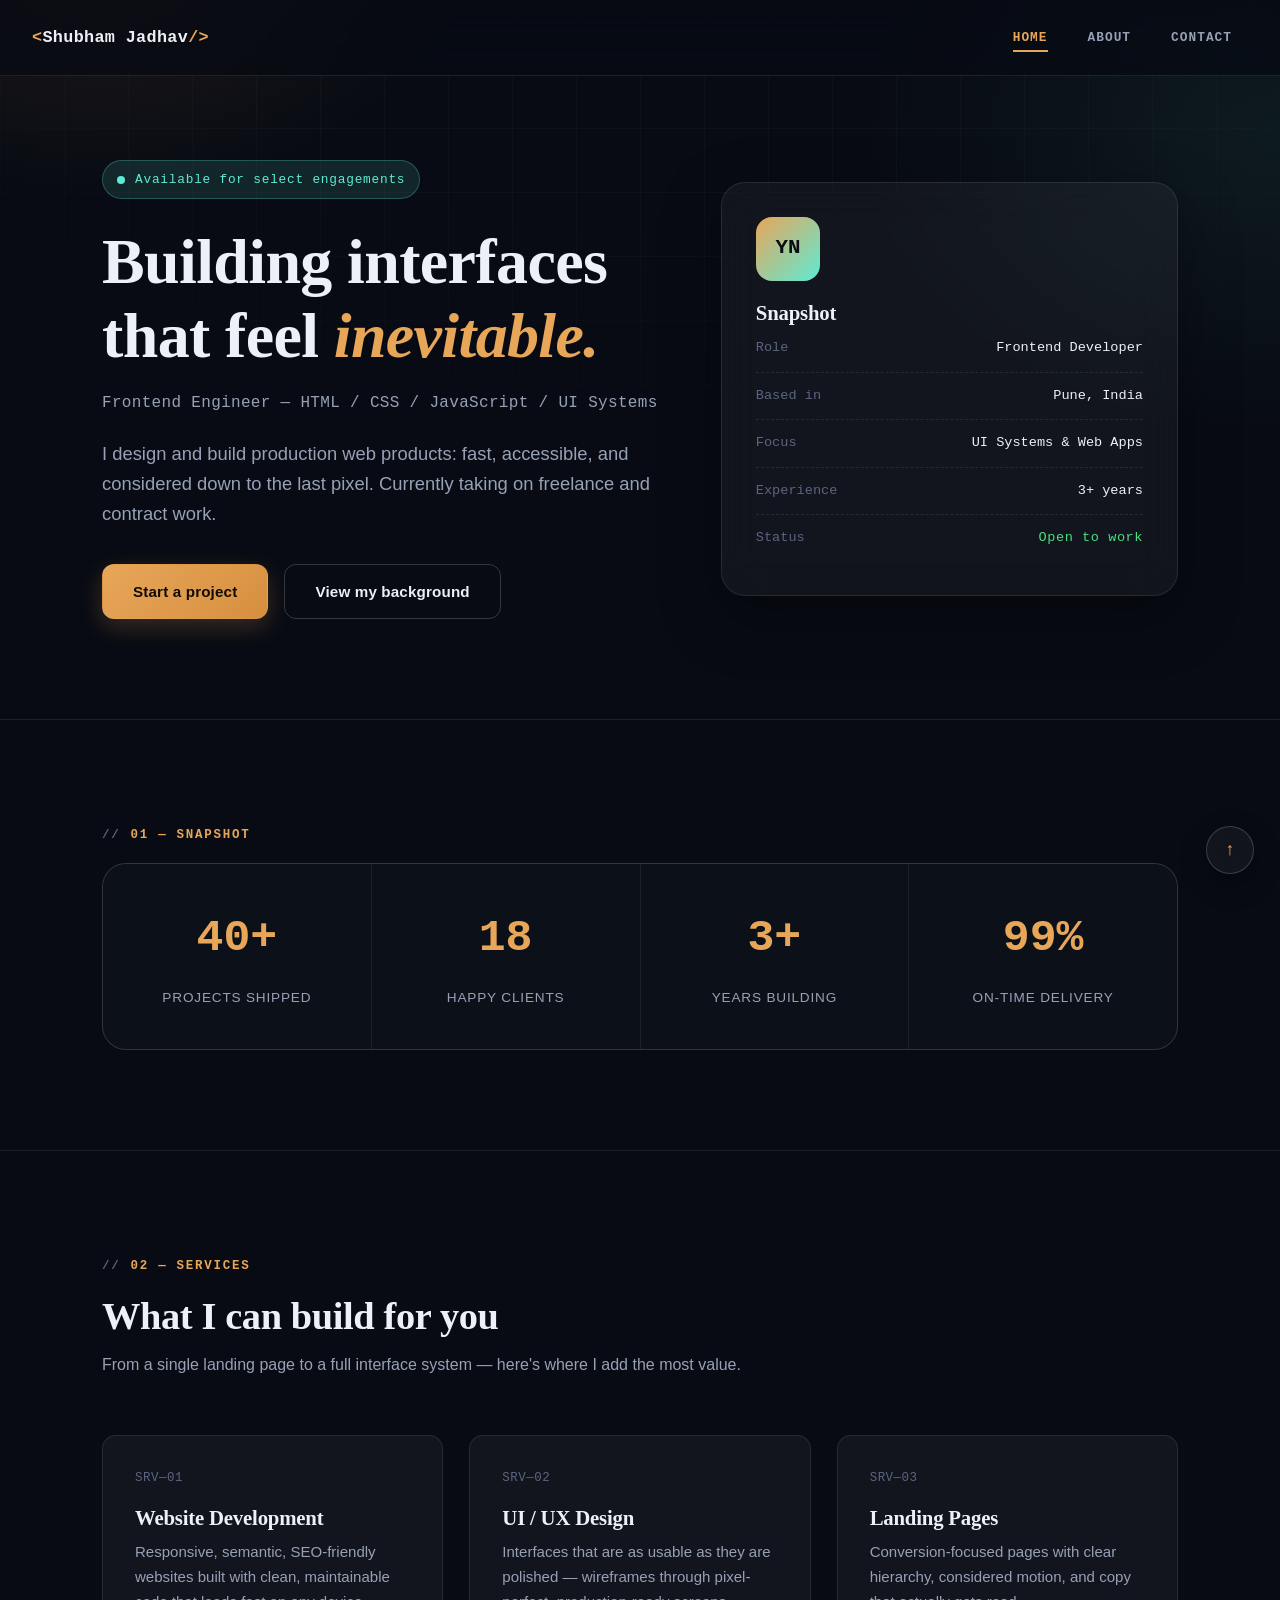
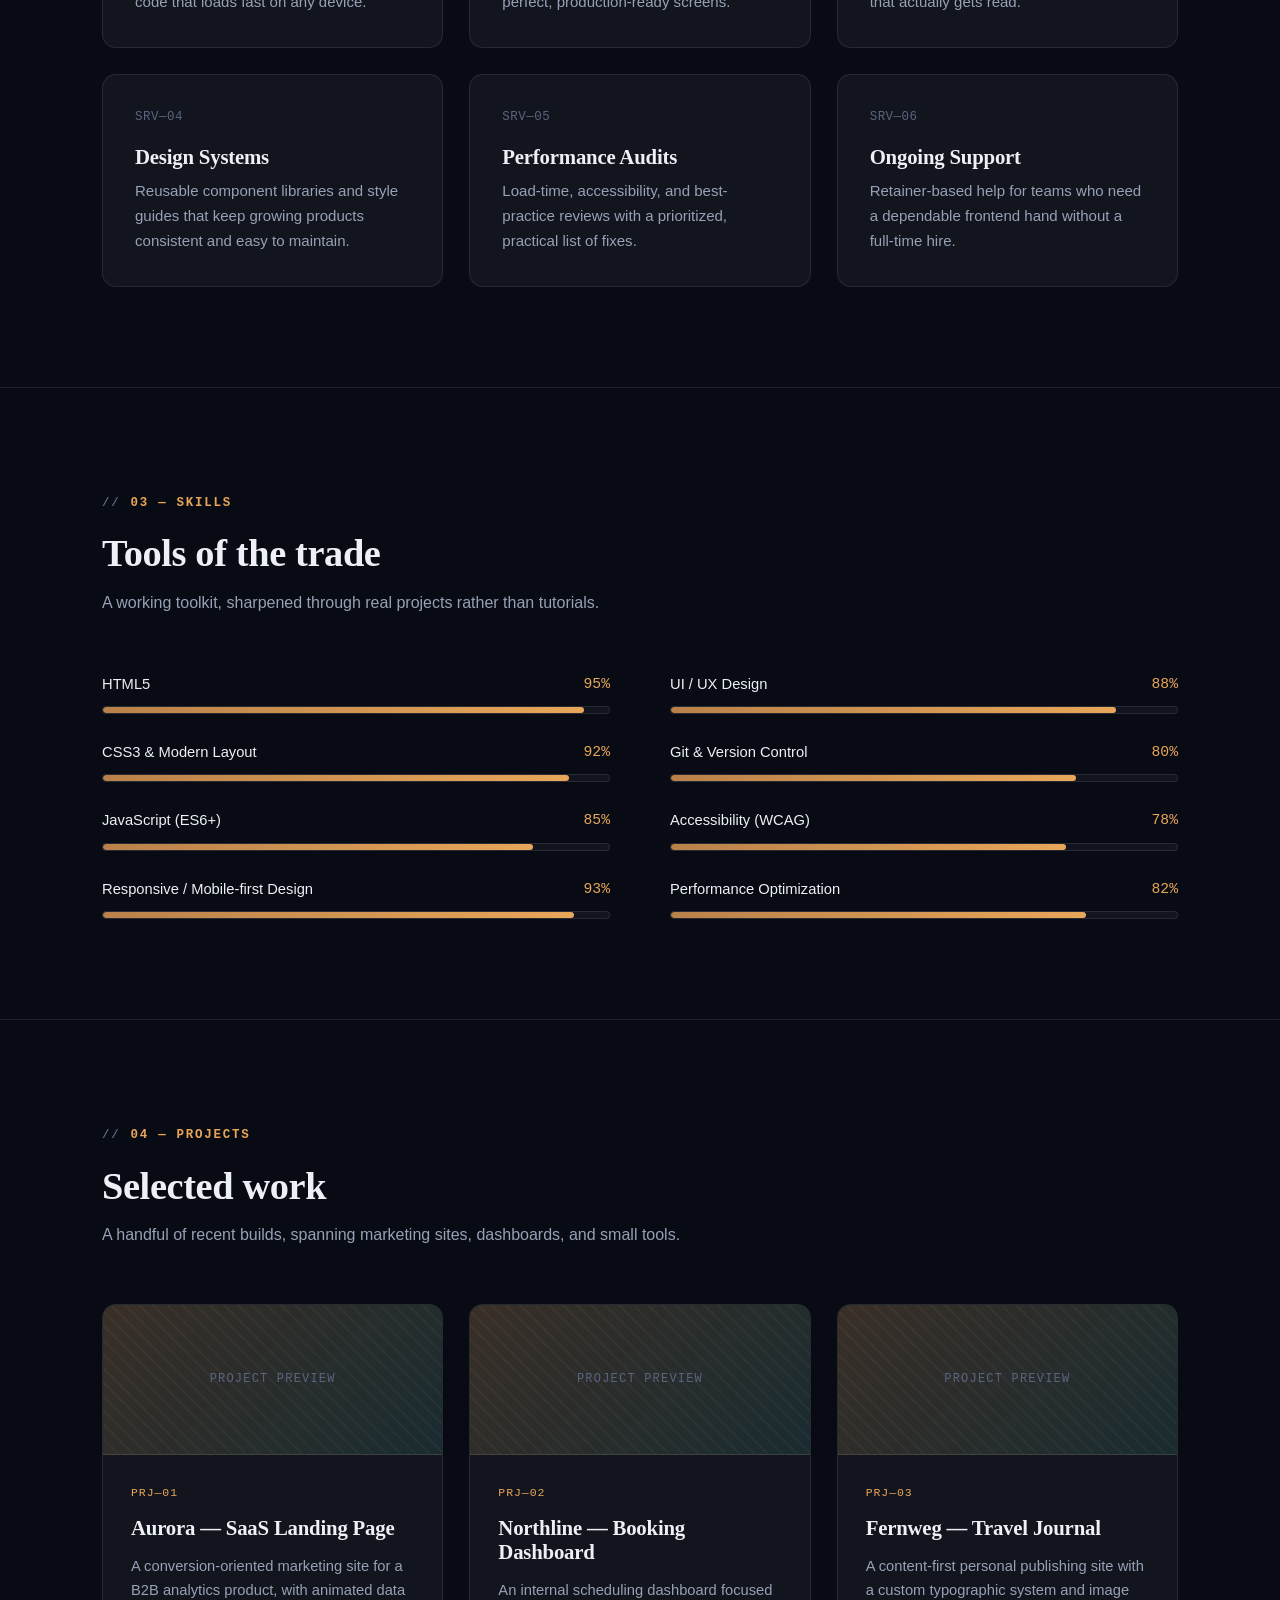
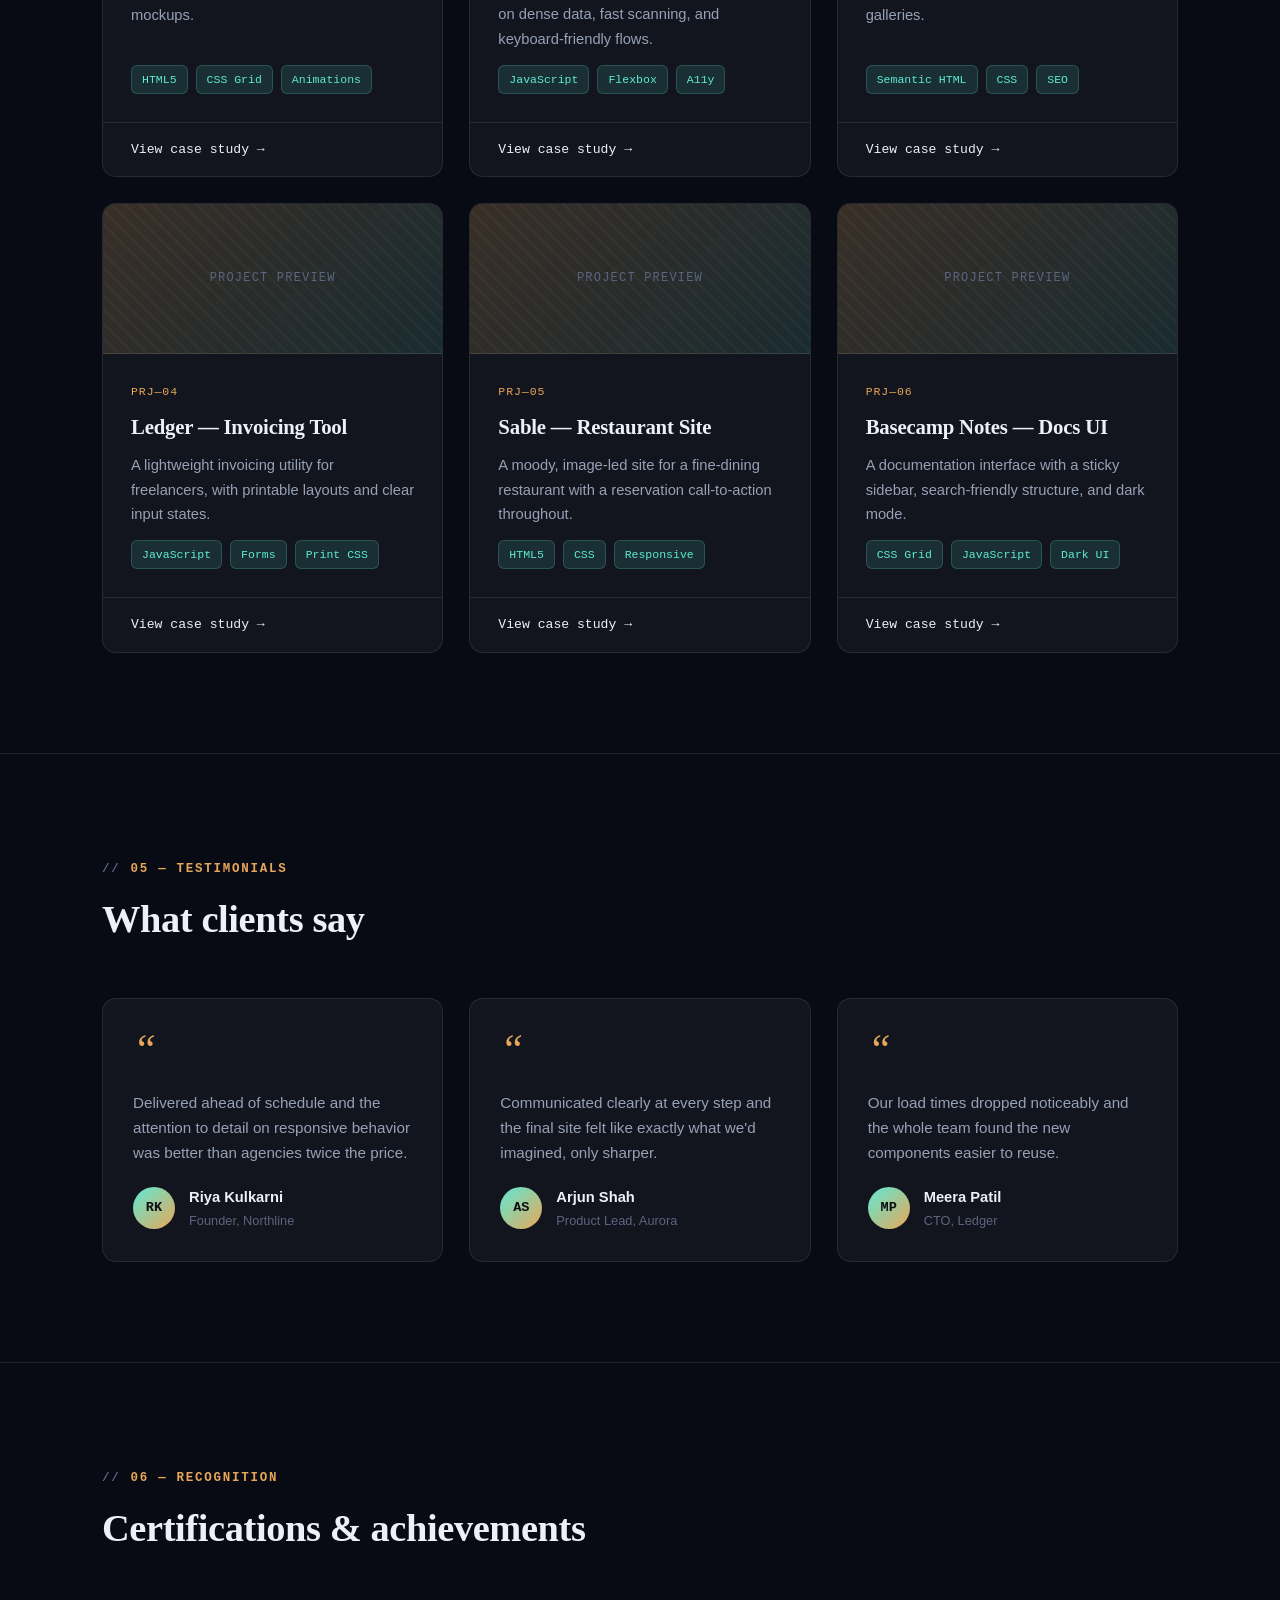
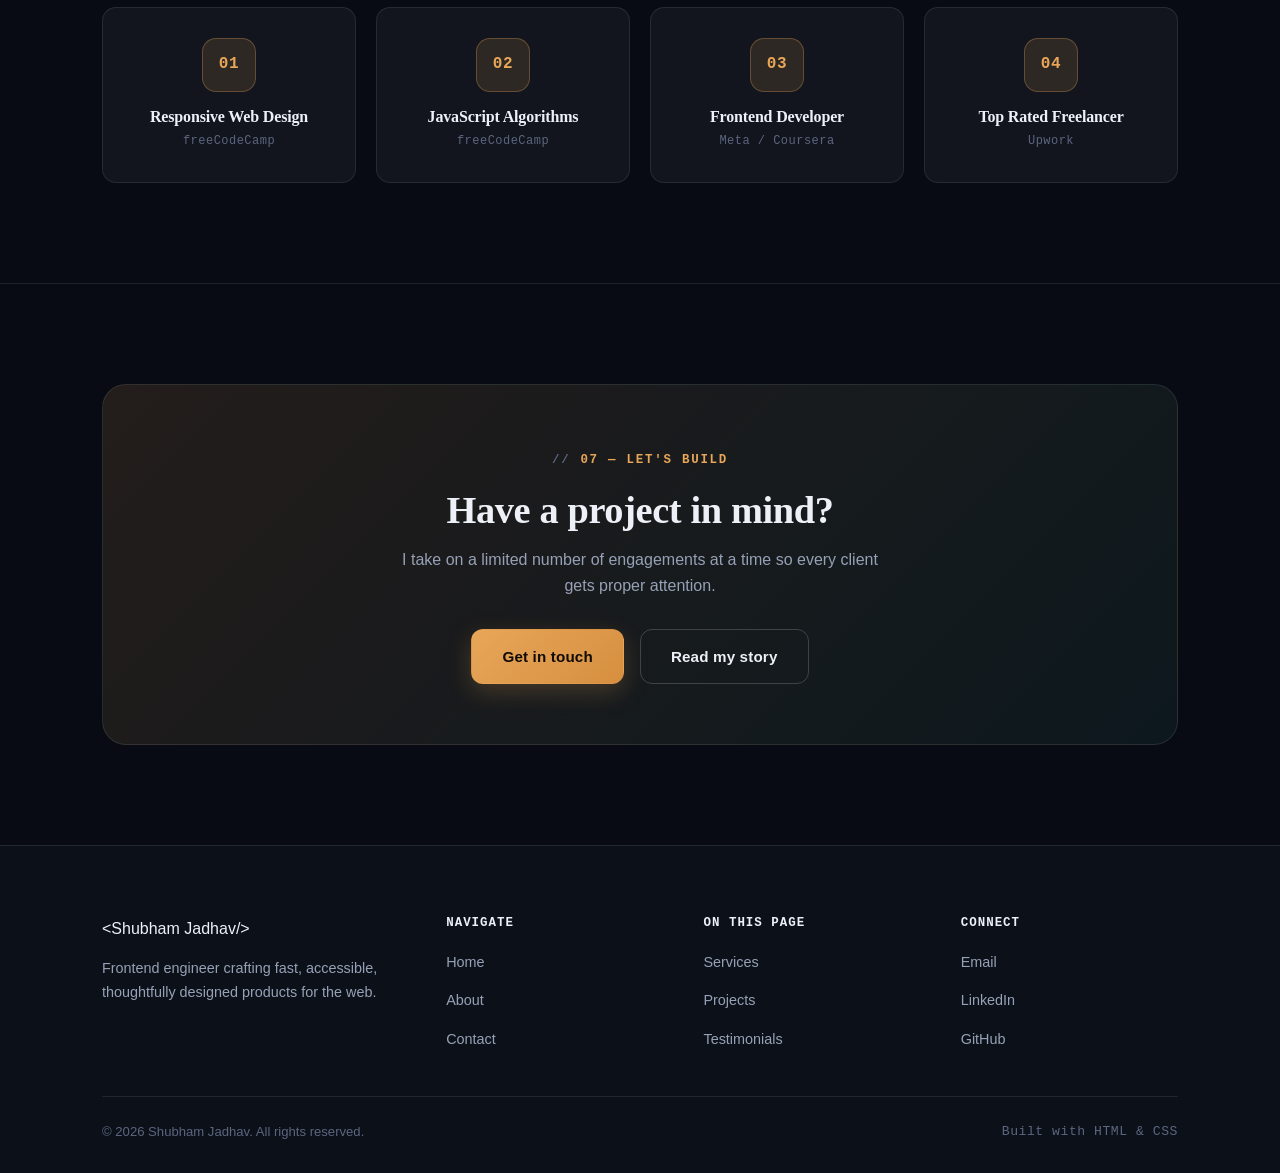
==== index.html @ e45fccfd "Initial Portfolio setup" ====
<!DOCTYPE html>
<html lang="en">
<head>
<meta charset="UTF-8">
<meta name="viewport" content="width=device-width, initial-scale=1.0">
<title>Shubham Jadhav — Frontend &amp; Product Engineer</title>
<meta name="description" content="Portfolio of Shubham Jadhav, a frontend engineer building fast, accessible, thoughtfully designed products for the web.">
<meta name="author" content="Shubham Jadhav">
<meta property="og:title" content="Shubham Jadhav — Frontend & Product Engineer">
<meta property="og:description" content="Frontend engineer building fast, accessible, thoughtfully designed products for the web.">
<meta property="og:type" content="website">
<link rel="stylesheet" href="style.css">
</head>
<body id="top">

<a href="#main" class="skip-link">Skip to content</a>

<!-- ===== Navigation ===== -->
<nav class="navbar" aria-label="Primary">
  <a href="index.html" class="logo"><span class="bracket">&lt;</span>Shubham Jadhav<span class="bracket">/&gt;</span></a>
  <ul>
    <li><a href="index.html" class="active" aria-current="page">Home</a></li>
    <li><a href="about.html">About</a></li>
    <li><a href="contact.html">Contact</a></li>
  </ul>
</nav>

<main id="main">

  <!-- ===== Hero ===== -->
  <section class="hero">
    <div class="wrap hero-grid">
      <div>
        <span class="status-line"><span class="dot" aria-hidden="true"></span>Available for select engagements</span>
        <h1>Building interfaces that feel <span class="accent">inevitable.</span></h1>
        <p class="hero-role mono">Frontend Engineer — HTML / CSS / JavaScript / UI Systems</p>
        <p class="text-lead">I design and build production web products: fast, accessible, and considered down to the last pixel. Currently taking on freelance and contract work.</p>
        <div class="hero-actions btn-row">
          <a href="contact.html" class="btn btn-primary">Start a project</a>
          <a href="about.html" class="btn btn-outline">View my background</a>
        </div>
      </div>

      <div class="hero-panel">
        <div class="hero-avatar">YN</div>
        <h3>Snapshot</h3>
        <div class="panel-row"><span>Role</span><span>Frontend Developer</span></div>
        <div class="panel-row"><span>Based in</span><span>Pune, India</span></div>
        <div class="panel-row"><span>Focus</span><span>UI Systems &amp; Web Apps</span></div>
        <div class="panel-row"><span>Experience</span><span>3+ years</span></div>
        <div class="panel-row"><span>Status</span><span class="mono" style="color: var(--success);">Open to work</span></div>
      </div>
    </div>
  </section>

  <!-- ===== Stats ===== -->
  <section id="snapshot" aria-labelledby="stats-heading">
    <div class="wrap">
      <span class="eyebrow" id="stats-heading">01 — Snapshot</span>
      <div class="stats-grid">
        <div class="stat">
          <span class="num">40+</span>
          <span class="label">Projects shipped</span>
        </div>
        <div class="stat">
          <span class="num">18</span>
          <span class="label">Happy clients</span>
        </div>
        <div class="stat">
          <span class="num">3+</span>
          <span class="label">Years building</span>
        </div>
        <div class="stat">
          <span class="num">99%</span>
          <span class="label">On-time delivery</span>
        </div>
      </div>
    </div>
  </section>

  <!-- ===== Services ===== -->
  <section id="services" aria-labelledby="services-heading">
    <div class="wrap">
      <div class="section-head">
        <span class="eyebrow" id="services-heading">02 — Services</span>
        <h2>What I can build for you</h2>
        <p>From a single landing page to a full interface system — here's where I add the most value.</p>
      </div>
      <div class="grid-3">
        <div class="service-card">
          <div class="service-index mono">SRV—01</div>
          <h3>Website Development</h3>
          <p>Responsive, semantic, SEO-friendly websites built with clean, maintainable code that loads fast on any device.</p>
        </div>
        <div class="service-card">
          <div class="service-index mono">SRV—02</div>
          <h3>UI / UX Design</h3>
          <p>Interfaces that are as usable as they are polished — wireframes through pixel-perfect, production-ready screens.</p>
        </div>
        <div class="service-card">
          <div class="service-index mono">SRV—03</div>
          <h3>Landing Pages</h3>
          <p>Conversion-focused pages with clear hierarchy, considered motion, and copy that actually gets read.</p>
        </div>
        <div class="service-card">
          <div class="service-index mono">SRV—04</div>
          <h3>Design Systems</h3>
          <p>Reusable component libraries and style guides that keep growing products consistent and easy to maintain.</p>
        </div>
        <div class="service-card">
          <div class="service-index mono">SRV—05</div>
          <h3>Performance Audits</h3>
          <p>Load-time, accessibility, and best-practice reviews with a prioritized, practical list of fixes.</p>
        </div>
        <div class="service-card">
          <div class="service-index mono">SRV—06</div>
          <h3>Ongoing Support</h3>
          <p>Retainer-based help for teams who need a dependable frontend hand without a full-time hire.</p>
        </div>
      </div>
    </div>
  </section>

  <!-- ===== Skills ===== -->
  <section id="skills" aria-labelledby="skills-heading">
    <div class="wrap">
      <div class="section-head">
        <span class="eyebrow" id="skills-heading">03 — Skills</span>
        <h2>Tools of the trade</h2>
        <p>A working toolkit, sharpened through real projects rather than tutorials.</p>
      </div>
      <div class="skills-layout">
        <div>
          <div class="skill-bar">
            <div class="skill-top"><span>HTML5</span><span class="pct">95%</span></div>
            <div class="skill-track"><div class="skill-fill" style="--pct: 95%;"></div></div>
          </div>
          <div class="skill-bar">
            <div class="skill-top"><span>CSS3 &amp; Modern Layout</span><span class="pct">92%</span></div>
            <div class="skill-track"><div class="skill-fill" style="--pct: 92%;"></div></div>
          </div>
          <div class="skill-bar">
            <div class="skill-top"><span>JavaScript (ES6+)</span><span class="pct">85%</span></div>
            <div class="skill-track"><div class="skill-fill" style="--pct: 85%;"></div></div>
          </div>
          <div class="skill-bar">
            <div class="skill-top"><span>Responsive / Mobile-first Design</span><span class="pct">93%</span></div>
            <div class="skill-track"><div class="skill-fill" style="--pct: 93%;"></div></div>
          </div>
        </div>
        <div>
          <div class="skill-bar">
            <div class="skill-top"><span>UI / UX Design</span><span class="pct">88%</span></div>
            <div class="skill-track"><div class="skill-fill" style="--pct: 88%;"></div></div>
          </div>
          <div class="skill-bar">
            <div class="skill-top"><span>Git &amp; Version Control</span><span class="pct">80%</span></div>
            <div class="skill-track"><div class="skill-fill" style="--pct: 80%;"></div></div>
          </div>
          <div class="skill-bar">
            <div class="skill-top"><span>Accessibility (WCAG)</span><span class="pct">78%</span></div>
            <div class="skill-track"><div class="skill-fill" style="--pct: 78%;"></div></div>
          </div>
          <div class="skill-bar">
            <div class="skill-top"><span>Performance Optimization</span><span class="pct">82%</span></div>
            <div class="skill-track"><div class="skill-fill" style="--pct: 82%;"></div></div>
          </div>
        </div>
      </div>
    </div>
  </section>

  <!-- ===== Projects ===== -->
  <section id="projects" aria-labelledby="projects-heading">
    <div class="wrap">
      <div class="section-head">
        <span class="eyebrow" id="projects-heading">04 — Projects</span>
        <h2>Selected work</h2>
        <p>A handful of recent builds, spanning marketing sites, dashboards, and small tools.</p>
      </div>
      <div class="project-grid">
        <article class="project-card">
          <div class="project-thumb">PROJECT PREVIEW</div>
          <div class="project-body">
            <span class="project-tag mono">PRJ—01</span>
            <h3>Aurora — SaaS Landing Page</h3>
            <p>A conversion-oriented marketing site for a B2B analytics product, with animated data mockups.</p>
            <div class="tech-row">
              <span>HTML5</span><span>CSS Grid</span><span>Animations</span>
            </div>
          </div>
          <a href="#" class="project-link">View case study →</a>
        </article>

        <article class="project-card">
          <div class="project-thumb">PROJECT PREVIEW</div>
          <div class="project-body">
            <span class="project-tag mono">PRJ—02</span>
            <h3>Northline — Booking Dashboard</h3>
            <p>An internal scheduling dashboard focused on dense data, fast scanning, and keyboard-friendly flows.</p>
            <div class="tech-row">
              <span>JavaScript</span><span>Flexbox</span><span>A11y</span>
            </div>
          </div>
          <a href="#" class="project-link">View case study →</a>
        </article>

        <article class="project-card">
          <div class="project-thumb">PROJECT PREVIEW</div>
          <div class="project-body">
            <span class="project-tag mono">PRJ—03</span>
            <h3>Fernweg — Travel Journal</h3>
            <p>A content-first personal publishing site with a custom typographic system and image galleries.</p>
            <div class="tech-row">
              <span>Semantic HTML</span><span>CSS</span><span>SEO</span>
            </div>
          </div>
          <a href="#" class="project-link">View case study →</a>
        </article>

        <article class="project-card">
          <div class="project-thumb">PROJECT PREVIEW</div>
          <div class="project-body">
            <span class="project-tag mono">PRJ—04</span>
            <h3>Ledger — Invoicing Tool</h3>
            <p>A lightweight invoicing utility for freelancers, with printable layouts and clear input states.</p>
            <div class="tech-row">
              <span>JavaScript</span><span>Forms</span><span>Print CSS</span>
            </div>
          </div>
          <a href="#" class="project-link">View case study →</a>
        </article>

        <article class="project-card">
          <div class="project-thumb">PROJECT PREVIEW</div>
          <div class="project-body">
            <span class="project-tag mono">PRJ—05</span>
            <h3>Sable — Restaurant Site</h3>
            <p>A moody, image-led site for a fine-dining restaurant with a reservation call-to-action throughout.</p>
            <div class="tech-row">
              <span>HTML5</span><span>CSS</span><span>Responsive</span>
            </div>
          </div>
          <a href="#" class="project-link">View case study →</a>
        </article>

        <article class="project-card">
          <div class="project-thumb">PROJECT PREVIEW</div>
          <div class="project-body">
            <span class="project-tag mono">PRJ—06</span>
            <h3>Basecamp Notes — Docs UI</h3>
            <p>A documentation interface with a sticky sidebar, search-friendly structure, and dark mode.</p>
            <div class="tech-row">
              <span>CSS Grid</span><span>JavaScript</span><span>Dark UI</span>
            </div>
          </div>
          <a href="#" class="project-link">View case study →</a>
        </article>
      </div>
    </div>
  </section>

  <!-- ===== Testimonials ===== -->
  <section id="testimonials" aria-labelledby="testimonials-heading">
    <div class="wrap">
      <div class="section-head">
        <span class="eyebrow" id="testimonials-heading">05 — Testimonials</span>
        <h2>What clients say</h2>
      </div>
      <div class="testimonial-grid">
        <div class="testimonial-card">
          <span class="quote-mark" aria-hidden="true">“</span>
          <p>Delivered ahead of schedule and the attention to detail on responsive behavior was better than agencies twice the price.</p>
          <div class="testimonial-person">
            <div class="testimonial-avatar">RK</div>
            <div>
              <div class="name">Riya Kulkarni</div>
              <div class="role">Founder, Northline</div>
            </div>
          </div>
        </div>
        <div class="testimonial-card">
          <span class="quote-mark" aria-hidden="true">“</span>
          <p>Communicated clearly at every step and the final site felt like exactly what we'd imagined, only sharper.</p>
          <div class="testimonial-person">
            <div class="testimonial-avatar">AS</div>
            <div>
              <div class="name">Arjun Shah</div>
              <div class="role">Product Lead, Aurora</div>
            </div>
          </div>
        </div>
        <div class="testimonial-card">
          <span class="quote-mark" aria-hidden="true">“</span>
          <p>Our load times dropped noticeably and the whole team found the new components easier to reuse.</p>
          <div class="testimonial-person">
            <div class="testimonial-avatar">MP</div>
            <div>
              <div class="name">Meera Patil</div>
              <div class="role">CTO, Ledger</div>
            </div>
          </div>
        </div>
      </div>
    </div>
  </section>

  <!-- ===== Achievements ===== -->
  <section id="achievements" aria-labelledby="achievements-heading">
    <div class="wrap">
      <div class="section-head">
        <span class="eyebrow" id="achievements-heading">06 — Recognition</span>
        <h2>Certifications &amp; achievements</h2>
      </div>
      <div class="achieve-grid">
        <div class="achieve-card">
          <div class="achieve-badge mono">01</div>
          <h3>Responsive Web Design</h3>
          <div class="issuer mono">freeCodeCamp</div>
        </div>
        <div class="achieve-card">
          <div class="achieve-badge mono">02</div>
          <h3>JavaScript Algorithms</h3>
          <div class="issuer mono">freeCodeCamp</div>
        </div>
        <div class="achieve-card">
          <div class="achieve-badge mono">03</div>
          <h3>Frontend Developer</h3>
          <div class="issuer mono">Meta / Coursera</div>
        </div>
        <div class="achieve-card">
          <div class="achieve-badge mono">04</div>
          <h3>Top Rated Freelancer</h3>
          <div class="issuer mono">Upwork</div>
        </div>
      </div>
    </div>
  </section>

  <!-- ===== CTA ===== -->
  <section id="cta" aria-labelledby="cta-heading">
    <div class="wrap">
      <div class="cta-banner">
        <span class="eyebrow" id="cta-heading" style="justify-content:center;">07 — Let's build</span>
        <h2>Have a project in mind?</h2>
        <p>I take on a limited number of engagements at a time so every client gets proper attention.</p>
        <div class="btn-row">
          <a href="contact.html" class="btn btn-primary">Get in touch</a>
          <a href="about.html" class="btn btn-outline">Read my story</a>
        </div>
      </div>
    </div>
  </section>

</main>

<!-- ===== Footer ===== -->
<footer>
  <div class="wrap">
    <div class="footer-grid">
      <div class="footer-brand">
        <div class="logo"><span class="bracket">&lt;</span>Shubham Jadhav<span class="bracket">/&gt;</span></div>
        <p>Frontend engineer crafting fast, accessible, thoughtfully designed products for the web.</p>
      </div>
      <div class="footer-col">
        <h4>Navigate</h4>
        <ul>
          <li><a href="index.html">Home</a></li>
          <li><a href="about.html">About</a></li>
          <li><a href="contact.html">Contact</a></li>
        </ul>
      </div>
      <div class="footer-col">
        <h4>On this page</h4>
        <ul>
          <li><a href="#services">Services</a></li>
          <li><a href="#projects">Projects</a></li>
          <li><a href="#testimonials">Testimonials</a></li>
        </ul>
      </div>
      <div class="footer-col">
        <h4>Connect</h4>
        <ul>
          <li><a href="mailto:you@example.com">Email</a></li>
          <li><a href="#">LinkedIn</a></li>
          <li><a href="#">GitHub</a></li>
        </ul>
      </div>
    </div>
    <div class="footer-bottom">
      <span>&copy; 2026 Shubham Jadhav. All rights reserved.</span>
      <span class="mono">Built with HTML &amp; CSS</span>
    </div>
  </div>
</footer>

<a href="#top" class="scroll-top" aria-label="Scroll to top">↑</a>

</body>
</html>
---- style.css ----
/* =========================================================================
   PORTFOLIO — STYLESHEET
   A dark, editorial "engineering logbook" system: serif display type for
   voice, monospace for structure/labels (section index, dates, stats,
   tags), warm copper as the single accent, teal reserved for data/links.
   Table of contents:
   1. Reset & tokens
   2. Base typography
   3. Layout utilities
   4. Background atmosphere
   5. Navigation
   6. Buttons
   7. Section scaffolding (eyebrows, headings)
   8. Hero
   9. Stats / counters
   10. Glass cards (generic)
   11. Services
   12. Skills / progress bars
   13. Projects
   14. Testimonials
   15. Achievements
   16. Timeline
   17. CTA banner
   18. Contact form
   19. Footer
   20. Scroll-to-top
   21. Motion (keyframes)
   22. Accessibility helpers
   23. Responsive breakpoints
   ========================================================================= */

/* ---------- 1. Reset & tokens ---------- */
*, *::before, *::after { margin: 0; padding: 0; box-sizing: border-box; }

:root {
  /* surfaces */
  --bg: #080b13;
  --bg-alt: #0c1119;
  --surface: rgba(255, 255, 255, 0.045);
  --surface-hover: rgba(255, 255, 255, 0.08);
  --border: rgba(255, 255, 255, 0.09);
  --border-strong: rgba(255, 255, 255, 0.18);

  /* text */
  --text: #edf0f6;
  --text-muted: #97a1b6;
  --text-faint: #5c6580;

  /* accents */
  --copper: #e8a659;
  --copper-dim: #b9814a;
  --copper-soft: rgba(232, 166, 89, 0.13);
  --teal: #5eead4;
  --teal-soft: rgba(94, 234, 212, 0.12);
  --danger: #f87171;
  --success: #4ade80;

  /* type */
  --font-display: Georgia, 'Iowan Old Style', 'Palatino Linotype', 'Times New Roman', serif;
  --font-body: -apple-system, BlinkMacSystemFont, 'Segoe UI', Roboto, Helvetica, Arial, sans-serif;
  --font-mono: 'SFMono-Regular', Consolas, 'Liberation Mono', Menlo, monospace;

  /* geometry */
  --radius-sm: 8px;
  --radius-md: 14px;
  --radius-lg: 24px;
  --container: 1140px;
  --ease: cubic-bezier(0.16, 0.8, 0.24, 1);
  --nav-h: 76px;
}

@media (prefers-reduced-motion: reduce) {
  *, *::before, *::after {
    animation-duration: 0.001ms !important;
    animation-iteration-count: 1 !important;
    transition-duration: 0.001ms !important;
    scroll-behavior: auto !important;
  }
}

html {
  scroll-behavior: smooth;
  scroll-padding-top: calc(var(--nav-h) + 16px);
}

/* ---------- 2. Base typography ---------- */
body {
  min-height: 100vh;
  font-family: var(--font-body);
  font-size: 16px;
  line-height: 1.65;
  color: var(--text);
  background: var(--bg);
  -webkit-font-smoothing: antialiased;
  overflow-x: hidden;
}

h1, h2, h3, h4 {
  font-family: var(--font-display);
  font-weight: 700;
  line-height: 1.15;
  letter-spacing: -0.01em;
  color: var(--text);
}

h1 { font-size: clamp(2.4rem, 5vw, 4rem); }
h2 { font-size: clamp(1.7rem, 3vw, 2.4rem); }
h3 { font-size: 1.3rem; }

p { color: var(--text-muted); }

a { color: inherit; text-decoration: none; }

.text-lead {
  font-size: 1.15rem;
  color: var(--text-muted);
  max-width: 640px;
}

.mono {
  font-family: var(--font-mono);
  letter-spacing: 0.04em;
}

/* ---------- 3. Layout utilities ---------- */
.wrap {
  max-width: var(--container);
  margin: 0 auto;
  padding: 0 32px;
}

section { position: relative; padding: 100px 0; }
section + section { border-top: 1px solid var(--border); }

.skip-link {
  position: absolute;
  left: -999px;
  top: 0;
  background: var(--copper);
  color: #100b04;
  padding: 12px 20px;
  border-radius: 0 0 8px 0;
  font-weight: 700;
  z-index: 999;
}
.skip-link:focus { left: 0; }

/* ---------- 4. Background atmosphere ---------- */
body {
  background-image:
    radial-gradient(600px 400px at 8% -5%, rgba(232, 166, 89, 0.10), transparent 60%),
    radial-gradient(700px 500px at 100% 15%, rgba(94, 234, 212, 0.07), transparent 60%),
    linear-gradient(var(--bg), var(--bg));
  background-attachment: fixed;
}

/* faint engineering-grid texture */
body::before {
  content: "";
  position: fixed;
  inset: 0;
  z-index: -1;
  pointer-events: none;
  background-image:
    linear-gradient(to right, rgba(255, 255, 255, 0.028) 1px, transparent 1px),
    linear-gradient(to bottom, rgba(255, 255, 255, 0.028) 1px, transparent 1px);
  background-size: 64px 64px;
  mask-image: radial-gradient(ellipse 80% 60% at 50% 0%, #000 40%, transparent 90%);
}

/* ---------- 5. Navigation ---------- */
.navbar {
  position: sticky;
  top: 0;
  z-index: 200;
  height: var(--nav-h);
  display: flex;
  align-items: center;
  justify-content: space-between;
  padding: 0 32px;
  background: rgba(8, 11, 19, 0.72);
  backdrop-filter: blur(18px) saturate(140%);
  -webkit-backdrop-filter: blur(18px) saturate(140%);
  border-bottom: 1px solid var(--border);
}

.navbar .logo {
  font-family: var(--font-mono);
  font-size: 1.05rem;
  font-weight: 700;
  letter-spacing: 0.02em;
  color: var(--text);
}
.navbar .logo .bracket { color: var(--copper); }

.navbar ul {
  list-style: none;
  display: flex;
  align-items: center;
  gap: 8px;
}

.navbar ul li a {
  position: relative;
  display: inline-block;
  font-family: var(--font-mono);
  font-size: 0.8rem;
  font-weight: 600;
  letter-spacing: 0.08em;
  text-transform: uppercase;
  color: var(--text-muted);
  padding: 10px 16px;
  border-radius: 10px;
  transition: color 0.25s var(--ease), background 0.25s var(--ease);
}

.navbar ul li a::after {
  content: "";
  position: absolute;
  left: 16px;
  right: 16px;
  bottom: 6px;
  height: 2px;
  background: var(--copper);
  transform: scaleX(0);
  transform-origin: left;
  transition: transform 0.3s var(--ease);
}

.navbar ul li a:hover {
  color: var(--text);
  background: var(--surface);
}
.navbar ul li a:hover::after { transform: scaleX(1); }

.navbar ul li a.active {
  color: var(--copper);
}
.navbar ul li a.active::after { transform: scaleX(1); }

/* ---------- 6. Buttons ---------- */
.btn {
  --btn-fg: #100b04;
  position: relative;
  display: inline-flex;
  align-items: center;
  gap: 10px;
  overflow: hidden;
  isolation: isolate;
  padding: 14px 30px;
  border-radius: 12px;
  font-family: var(--font-body);
  font-weight: 600;
  font-size: 0.95rem;
  letter-spacing: 0.01em;
  cursor: pointer;
  border: 1px solid transparent;
  transition: transform 0.25s var(--ease), box-shadow 0.25s var(--ease), background 0.25s var(--ease), color 0.25s var(--ease);
}

.btn::before {
  content: "";
  position: absolute;
  z-index: -1;
  top: 50%;
  left: 50%;
  width: 0;
  height: 0;
  border-radius: 50%;
  background: rgba(255, 255, 255, 0.35);
  transform: translate(-50%, -50%);
  transition: width 0.55s var(--ease), height 0.55s var(--ease), opacity 0.5s var(--ease);
  opacity: 0;
}

.btn:hover::before,
.btn:focus-visible::before {
  width: 340px;
  height: 340px;
  opacity: 1;
}

.btn-primary {
  background: linear-gradient(135deg, var(--copper), #d68f3f);
  color: var(--btn-fg);
  box-shadow: 0 8px 24px rgba(232, 166, 89, 0.22);
}
.btn-primary:hover { transform: translateY(-3px); box-shadow: 0 14px 34px rgba(232, 166, 89, 0.32); }

.btn-outline {
  background: transparent;
  color: var(--text);
  border-color: var(--border-strong);
}
.btn-outline::before { background: rgba(255, 255, 255, 0.12); }
.btn-outline:hover { transform: translateY(-3px); border-color: var(--copper); color: var(--copper); }

.btn:focus-visible {
  outline: 2px solid var(--teal);
  outline-offset: 3px;
}

.btn-row { display: flex; gap: 16px; flex-wrap: wrap; }

/* ---------- 7. Section scaffolding ---------- */
.eyebrow {
  display: inline-flex;
  align-items: center;
  gap: 10px;
  font-family: var(--font-mono);
  font-size: 0.78rem;
  font-weight: 700;
  letter-spacing: 0.14em;
  text-transform: uppercase;
  color: var(--copper);
  margin-bottom: 18px;
}
.eyebrow::before { content: "//"; color: var(--text-faint); }

.section-head { max-width: 640px; margin-bottom: 56px; }
.section-head h2 { margin-bottom: 14px; }

.section-head.center { margin-left: auto; margin-right: auto; text-align: center; }

/* ---------- 8. Hero ---------- */
.hero {
  padding: 84px 0 100px;
  border-top: none !important;
}

.hero-grid {
  display: grid;
  grid-template-columns: 1.1fr 0.9fr;
  gap: 60px;
  align-items: center;
}

.status-line {
  display: inline-flex;
  align-items: center;
  gap: 10px;
  font-family: var(--font-mono);
  font-size: 0.8rem;
  letter-spacing: 0.06em;
  color: var(--teal);
  background: var(--teal-soft);
  border: 1px solid rgba(94, 234, 212, 0.25);
  padding: 8px 14px;
  border-radius: 100px;
  margin-bottom: 26px;
}
.status-line .dot {
  width: 8px; height: 8px; border-radius: 50%;
  background: var(--teal);
  box-shadow: 0 0 0 0 rgba(94, 234, 212, 0.6);
  animation: pulse 2.2s infinite;
}

.hero h1 { margin-bottom: 18px; }
.hero h1 .accent { color: var(--copper); font-style: italic; }

.hero-role {
  font-family: var(--font-mono);
  color: var(--text-muted);
  font-size: 1rem;
  margin-bottom: 22px;
  letter-spacing: 0.02em;
}

.hero-actions { margin-top: 34px; }

.hero-panel {
  background: var(--surface);
  border: 1px solid var(--border);
  border-radius: var(--radius-lg);
  backdrop-filter: blur(20px);
  -webkit-backdrop-filter: blur(20px);
  padding: 34px;
  box-shadow: 0 20px 60px rgba(0, 0, 0, 0.35);
  animation: float 7s ease-in-out infinite;
}

.hero-panel .panel-row {
  display: flex;
  justify-content: space-between;
  padding: 12px 0;
  border-bottom: 1px dashed var(--border);
  font-family: var(--font-mono);
  font-size: 0.85rem;
}
.hero-panel .panel-row:last-child { border-bottom: none; }
.hero-panel .panel-row span:first-child { color: var(--text-faint); }
.hero-panel .panel-row span:last-child { color: var(--text); }

.hero-avatar {
  width: 64px; height: 64px;
  border-radius: 16px;
  background: linear-gradient(135deg, var(--copper), var(--teal));
  display: flex; align-items: center; justify-content: center;
  font-family: var(--font-mono);
  font-weight: 700;
  font-size: 1.3rem;
  color: #0a0d14;
  margin-bottom: 20px;
}

/* ---------- 9. Stats / counters ---------- */
.stats-grid {
  display: grid;
  grid-template-columns: repeat(4, 1fr);
  gap: 1px;
  background: var(--border);
  border: 1px solid var(--border);
  border-radius: var(--radius-lg);
  overflow: hidden;
}

.stat {
  background: var(--bg-alt);
  padding: 38px 24px;
  text-align: center;
  transition: background 0.3s var(--ease);
}
.stat:hover { background: var(--surface-hover); }

.stat .num {
  font-family: var(--font-mono);
  font-size: clamp(2rem, 4vw, 2.8rem);
  font-weight: 700;
  color: var(--copper);
  display: block;
  margin-bottom: 8px;
}

.stat .label {
  font-size: 0.85rem;
  color: var(--text-muted);
  text-transform: uppercase;
  letter-spacing: 0.06em;
}

/* ---------- 10. Glass cards (generic) ---------- */
.glass-card {
  background: var(--surface);
  border: 1px solid var(--border);
  border-radius: var(--radius-lg);
  padding: 40px;
  backdrop-filter: blur(20px);
  -webkit-backdrop-filter: blur(20px);
  box-shadow: 0 8px 32px rgba(0, 0, 0, 0.25);
  transition: transform 0.35s var(--ease), border-color 0.35s var(--ease), box-shadow 0.35s var(--ease);
}
.glass-card:hover {
  transform: translateY(-4px);
  border-color: var(--border-strong);
  box-shadow: 0 22px 50px rgba(0, 0, 0, 0.35);
}

/* ---------- 11. Services ---------- */
.grid-3 {
  display: grid;
  grid-template-columns: repeat(3, 1fr);
  gap: 26px;
}

.service-card {
  background: var(--surface);
  border: 1px solid var(--border);
  border-radius: var(--radius-md);
  padding: 32px;
  transition: transform 0.3s var(--ease), border-color 0.3s var(--ease), background 0.3s var(--ease);
}
.service-card:hover {
  transform: translateY(-6px);
  border-color: var(--copper-dim);
  background: var(--surface-hover);
}

.service-index {
  font-family: var(--font-mono);
  font-size: 0.78rem;
  color: var(--text-faint);
  margin-bottom: 18px;
}

.service-card h3 { margin-bottom: 10px; }
.service-card p { font-size: 0.94rem; margin-bottom: 0; }

/* ---------- 12. Skills / progress bars ---------- */
.skills-layout {
  display: grid;
  grid-template-columns: 1fr 1fr;
  gap: 44px 60px;
}

.skill-bar { margin-bottom: 26px; }
.skill-bar:last-child { margin-bottom: 0; }

.skill-bar .skill-top {
  display: flex;
  justify-content: space-between;
  margin-bottom: 10px;
  font-size: 0.92rem;
}
.skill-bar .skill-top .pct {
  font-family: var(--font-mono);
  color: var(--copper);
}

.skill-track {
  height: 8px;
  border-radius: 100px;
  background: var(--surface);
  border: 1px solid var(--border);
  overflow: hidden;
}

.skill-fill {
  height: 100%;
  border-radius: 100px;
  background: linear-gradient(90deg, var(--copper-dim), var(--copper));
  width: 0;
  animation: fillBar 1.6s var(--ease) forwards;
  animation-delay: 0.2s;
}

.skills {
  display: flex;
  flex-wrap: wrap;
  gap: 12px;
  margin-top: 10px;
}
.skill-pill {
  font-family: var(--font-mono);
  font-size: 0.82rem;
  background: var(--surface);
  border: 1px solid var(--border);
  padding: 9px 18px;
  border-radius: 100px;
  transition: border-color 0.25s var(--ease), color 0.25s var(--ease), transform 0.25s var(--ease);
}
.skill-pill:hover { border-color: var(--copper); color: var(--copper); transform: translateY(-2px); }

/* ---------- 13. Projects ---------- */
.project-grid {
  display: grid;
  grid-template-columns: repeat(3, 1fr);
  gap: 26px;
}

.project-card {
  display: flex;
  flex-direction: column;
  background: var(--surface);
  border: 1px solid var(--border);
  border-radius: var(--radius-md);
  overflow: hidden;
  transition: transform 0.35s var(--ease), border-color 0.35s var(--ease), box-shadow 0.35s var(--ease);
}
.project-card:hover {
  transform: translateY(-6px);
  border-color: var(--border-strong);
  box-shadow: 0 22px 46px rgba(0, 0, 0, 0.35);
}

.project-thumb {
  height: 150px;
  background:
    linear-gradient(135deg, rgba(232, 166, 89, 0.18), rgba(94, 234, 212, 0.1)),
    repeating-linear-gradient(45deg, rgba(255, 255, 255, 0.03) 0 2px, transparent 2px 10px);
  border-bottom: 1px solid var(--border);
  display: flex;
  align-items: center;
  justify-content: center;
  font-family: var(--font-mono);
  font-size: 0.75rem;
  letter-spacing: 0.1em;
  color: var(--text-faint);
}

.project-body { padding: 28px; display: flex; flex-direction: column; gap: 14px; flex: 1; }

.project-tag {
  font-family: var(--font-mono);
  font-size: 0.72rem;
  color: var(--copper);
  letter-spacing: 0.08em;
}

.project-body h3 { margin: 0; }
.project-body p { font-size: 0.92rem; margin-bottom: 0; }

.tech-row {
  display: flex;
  flex-wrap: wrap;
  gap: 8px;
  margin-top: auto;
}
.tech-row span {
  font-family: var(--font-mono);
  font-size: 0.72rem;
  padding: 4px 10px;
  border-radius: 6px;
  background: var(--teal-soft);
  color: var(--teal);
  border: 1px solid rgba(94, 234, 212, 0.2);
}

.project-link {
  display: inline-flex;
  align-items: center;
  gap: 6px;
  font-family: var(--font-mono);
  font-size: 0.82rem;
  color: var(--text);
  border-top: 1px solid var(--border);
  padding: 16px 28px;
  transition: color 0.25s var(--ease), background 0.25s var(--ease), gap 0.25s var(--ease);
}
.project-link:hover { color: var(--copper); background: var(--surface-hover); gap: 10px; }

/* ---------- 14. Testimonials ---------- */
.testimonial-grid {
  display: grid;
  grid-template-columns: repeat(3, 1fr);
  gap: 26px;
}

.testimonial-card {
  background: var(--surface);
  border: 1px solid var(--border);
  border-radius: var(--radius-md);
  padding: 30px;
  display: flex;
  flex-direction: column;
  gap: 20px;
}

.quote-mark {
  font-family: var(--font-display);
  font-size: 2.6rem;
  color: var(--copper);
  line-height: 1;
  font-style: italic;
}

.testimonial-card p { font-size: 0.95rem; }

.testimonial-person {
  display: flex;
  align-items: center;
  gap: 14px;
  margin-top: auto;
}

.testimonial-avatar {
  width: 42px; height: 42px;
  border-radius: 50%;
  background: linear-gradient(135deg, var(--teal), var(--copper));
  display: flex; align-items: center; justify-content: center;
  font-family: var(--font-mono);
  font-weight: 700;
  font-size: 0.85rem;
  color: #0a0d14;
  flex-shrink: 0;
}

.testimonial-person .name { color: var(--text); font-weight: 600; font-size: 0.92rem; }
.testimonial-person .role { color: var(--text-faint); font-size: 0.8rem; }

/* ---------- 15. Achievements ---------- */
.achieve-grid {
  display: grid;
  grid-template-columns: repeat(4, 1fr);
  gap: 20px;
}

.achieve-card {
  text-align: center;
  padding: 30px 20px;
  background: var(--surface);
  border: 1px solid var(--border);
  border-radius: var(--radius-md);
  transition: transform 0.3s var(--ease), border-color 0.3s var(--ease);
}
.achieve-card:hover { transform: translateY(-4px); border-color: var(--copper-dim); }

.achieve-badge {
  width: 54px; height: 54px;
  margin: 0 auto 16px;
  border-radius: 14px;
  background: var(--copper-soft);
  border: 1px solid rgba(232, 166, 89, 0.3);
  display: flex; align-items: center; justify-content: center;
  font-family: var(--font-mono);
  font-weight: 700;
  color: var(--copper);
}

.achieve-card h3 { font-size: 1rem; margin-bottom: 6px; }
.achieve-card .issuer { font-family: var(--font-mono); font-size: 0.75rem; color: var(--text-faint); }

/* ---------- 16. Timeline ---------- */
.timeline {
  position: relative;
  margin-top: 10px;
  padding-left: 32px;
  border-left: 1px solid var(--border);
}

.timeline .item { position: relative; padding-bottom: 40px; }
.timeline .item:last-child { padding-bottom: 0; }

.timeline .item::before {
  content: "";
  position: absolute;
  left: -37px;
  top: 4px;
  width: 12px; height: 12px;
  border-radius: 50%;
  background: var(--bg);
  border: 2px solid var(--copper);
}

.timeline .year {
  font-family: var(--font-mono);
  color: var(--copper);
  font-weight: 700;
  font-size: 0.85rem;
  letter-spacing: 0.04em;
  margin-bottom: 6px;
  display: block;
}

.timeline .item h3 { font-size: 1.05rem; margin-bottom: 6px; }
.timeline .item p { font-size: 0.93rem; margin-bottom: 0; }

/* ---------- 17. CTA banner ---------- */
.cta-banner {
  background: linear-gradient(135deg, rgba(232, 166, 89, 0.12), rgba(94, 234, 212, 0.06));
  border: 1px solid var(--border);
  border-radius: var(--radius-lg);
  padding: 60px;
  text-align: center;
  position: relative;
  overflow: hidden;
}
.cta-banner h2 { margin-bottom: 14px; }
.cta-banner p { max-width: 480px; margin: 0 auto 30px; }
.cta-banner .btn-row { justify-content: center; }

/* ---------- 18. Contact form ---------- */
.contact-layout {
  display: grid;
  grid-template-columns: 1.1fr 0.9fr;
  gap: 40px;
  align-items: start;
}

form.contact-form { display: flex; flex-direction: column; gap: 18px; }

.form-row { display: grid; grid-template-columns: 1fr 1fr; gap: 18px; }

.field { display: flex; flex-direction: column; gap: 8px; }
.field label {
  font-family: var(--font-mono);
  font-size: 0.75rem;
  letter-spacing: 0.08em;
  text-transform: uppercase;
  color: var(--text-faint);
}

.field input, .field textarea, .field select {
  background: rgba(255, 255, 255, 0.04);
  border: 1px solid var(--border);
  border-radius: 10px;
  padding: 13px 16px;
  color: var(--text);
  font-family: var(--font-body);
  font-size: 0.95rem;
  outline: none;
  transition: border-color 0.25s var(--ease), background 0.25s var(--ease);
}
.field input::placeholder, .field textarea::placeholder { color: var(--text-faint); }
.field input:focus, .field textarea:focus, .field select:focus {
  border-color: var(--copper);
  background: rgba(255, 255, 255, 0.06);
}
.field textarea { resize: vertical; min-height: 140px; }

.form-note {
  font-family: var(--font-mono);
  font-size: 0.78rem;
  color: var(--text-faint);
}

.contact-info-list { display: flex; flex-direction: column; gap: 22px; }

.info-item {
  display: flex;
  gap: 16px;
  padding-bottom: 22px;
  border-bottom: 1px dashed var(--border);
}
.info-item:last-child { border-bottom: none; padding-bottom: 0; }

.info-icon {
  width: 42px; height: 42px;
  flex-shrink: 0;
  border-radius: 10px;
  background: var(--teal-soft);
  border: 1px solid rgba(94, 234, 212, 0.25);
  display: flex; align-items: center; justify-content: center;
  font-family: var(--font-mono);
  color: var(--teal);
  font-size: 0.85rem;
}

.info-item .info-label {
  font-family: var(--font-mono);
  font-size: 0.75rem;
  letter-spacing: 0.06em;
  text-transform: uppercase;
  color: var(--text-faint);
  margin-bottom: 4px;
}
.info-item .info-value { color: var(--text); font-weight: 600; font-size: 0.95rem; }

.social-row { display: flex; gap: 12px; margin-top: 26px; flex-wrap: wrap; }
.social-row a {
  font-family: var(--font-mono);
  font-size: 0.8rem;
  border: 1px solid var(--border);
  padding: 10px 16px;
  border-radius: 100px;
  color: var(--text-muted);
  transition: color 0.25s var(--ease), border-color 0.25s var(--ease), transform 0.25s var(--ease);
}
.social-row a:hover { color: var(--copper); border-color: var(--copper); transform: translateY(-2px); }

/* ---------- 19. Footer ---------- */
footer {
  border-top: 1px solid var(--border);
  padding: 70px 0 30px;
  background: var(--bg-alt);
}

.footer-grid {
  display: grid;
  grid-template-columns: 1.4fr 1fr 1fr 1fr;
  gap: 40px;
  padding-bottom: 44px;
}

.footer-brand .logo { margin-bottom: 14px; }
.footer-brand p { font-size: 0.9rem; max-width: 280px; }

.footer-col h4 {
  font-family: var(--font-mono);
  font-size: 0.78rem;
  text-transform: uppercase;
  letter-spacing: 0.08em;
  color: var(--text);
  margin-bottom: 18px;
}
.footer-col ul { list-style: none; display: flex; flex-direction: column; gap: 12px; }
.footer-col ul a { color: var(--text-muted); font-size: 0.9rem; transition: color 0.25s var(--ease); }
.footer-col ul a:hover { color: var(--copper); }

.footer-bottom {
  border-top: 1px solid var(--border);
  padding-top: 24px;
  display: flex;
  justify-content: space-between;
  align-items: center;
  flex-wrap: wrap;
  gap: 12px;
  font-size: 0.82rem;
  color: var(--text-faint);
}
.footer-bottom .mono { color: var(--text-faint); }

/* ---------- 20. Scroll-to-top (CSS only, anchor link) ---------- */
.scroll-top {
  position: fixed;
  right: 26px;
  bottom: 26px;
  width: 48px;
  height: 48px;
  border-radius: 50%;
  display: flex;
  align-items: center;
  justify-content: center;
  background: var(--surface);
  border: 1px solid var(--border-strong);
  backdrop-filter: blur(14px);
  -webkit-backdrop-filter: blur(14px);
  color: var(--copper);
  font-size: 1.1rem;
  z-index: 150;
  box-shadow: 0 10px 26px rgba(0, 0, 0, 0.35);
  transition: transform 0.3s var(--ease), border-color 0.3s var(--ease), background 0.3s var(--ease);
}
.scroll-top:hover { transform: translateY(-4px); border-color: var(--copper); background: var(--surface-hover); }

/* ---------- 21. Motion ---------- */
@keyframes fillBar { from { width: 0; } to { width: var(--pct, 0%); } }

@keyframes float {
  0%, 100% { transform: translateY(0); }
  50% { transform: translateY(-10px); }
}

@keyframes pulse {
  0% { box-shadow: 0 0 0 0 rgba(94, 234, 212, 0.55); }
  70% { box-shadow: 0 0 0 10px rgba(94, 234, 212, 0); }
  100% { box-shadow: 0 0 0 0 rgba(94, 234, 212, 0); }
}

@keyframes fadeUp {
  from { opacity: 0; transform: translateY(16px); }
  to { opacity: 1; transform: translateY(0); }
}

.hero-grid > * { animation: fadeUp 0.8s var(--ease) both; }
.hero-grid > *:nth-child(2) { animation-delay: 0.12s; }

/* ---------- 22. Accessibility helpers ---------- */
.visually-hidden {
  position: absolute;
  width: 1px; height: 1px;
  overflow: hidden;
  clip: rect(0 0 0 0);
  white-space: nowrap;
}

a:focus-visible, button:focus-visible, input:focus-visible, textarea:focus-visible {
  outline: 2px solid var(--teal);
  outline-offset: 3px;
}

/* ---------- 23. Responsive breakpoints ---------- */
@media (max-width: 980px) {
  .hero-grid, .contact-layout { grid-template-columns: 1fr; }
  .stats-grid { grid-template-columns: repeat(2, 1fr); }
  .grid-3, .project-grid, .testimonial-grid { grid-template-columns: repeat(2, 1fr); }
  .achieve-grid { grid-template-columns: repeat(2, 1fr); }
  .skills-layout { grid-template-columns: 1fr; }
  .footer-grid { grid-template-columns: 1fr 1fr; }
}

@media (max-width: 720px) {
  .navbar { padding: 0 18px; }
  .navbar ul { gap: 2px; }
  .navbar ul li a { padding: 8px 10px; font-size: 0.72rem; }
  section { padding: 70px 0; }
  .wrap { padding: 0 20px; }
  .stats-grid { grid-template-columns: 1fr 1fr; }
  .grid-3, .project-grid, .testimonial-grid, .achieve-grid { grid-template-columns: 1fr; }
  .form-row { grid-template-columns: 1fr; }
  .footer-grid { grid-template-columns: 1fr 1fr; }
  .cta-banner { padding: 40px 24px; }
  .glass-card { padding: 26px; }
}

@media (max-width: 480px) {
  .footer-grid { grid-template-columns: 1fr; }
  .navbar .logo { font-size: 0.9rem; }
  .scroll-top { width: 42px; height: 42px; right: 16px; bottom: 16px; }
}
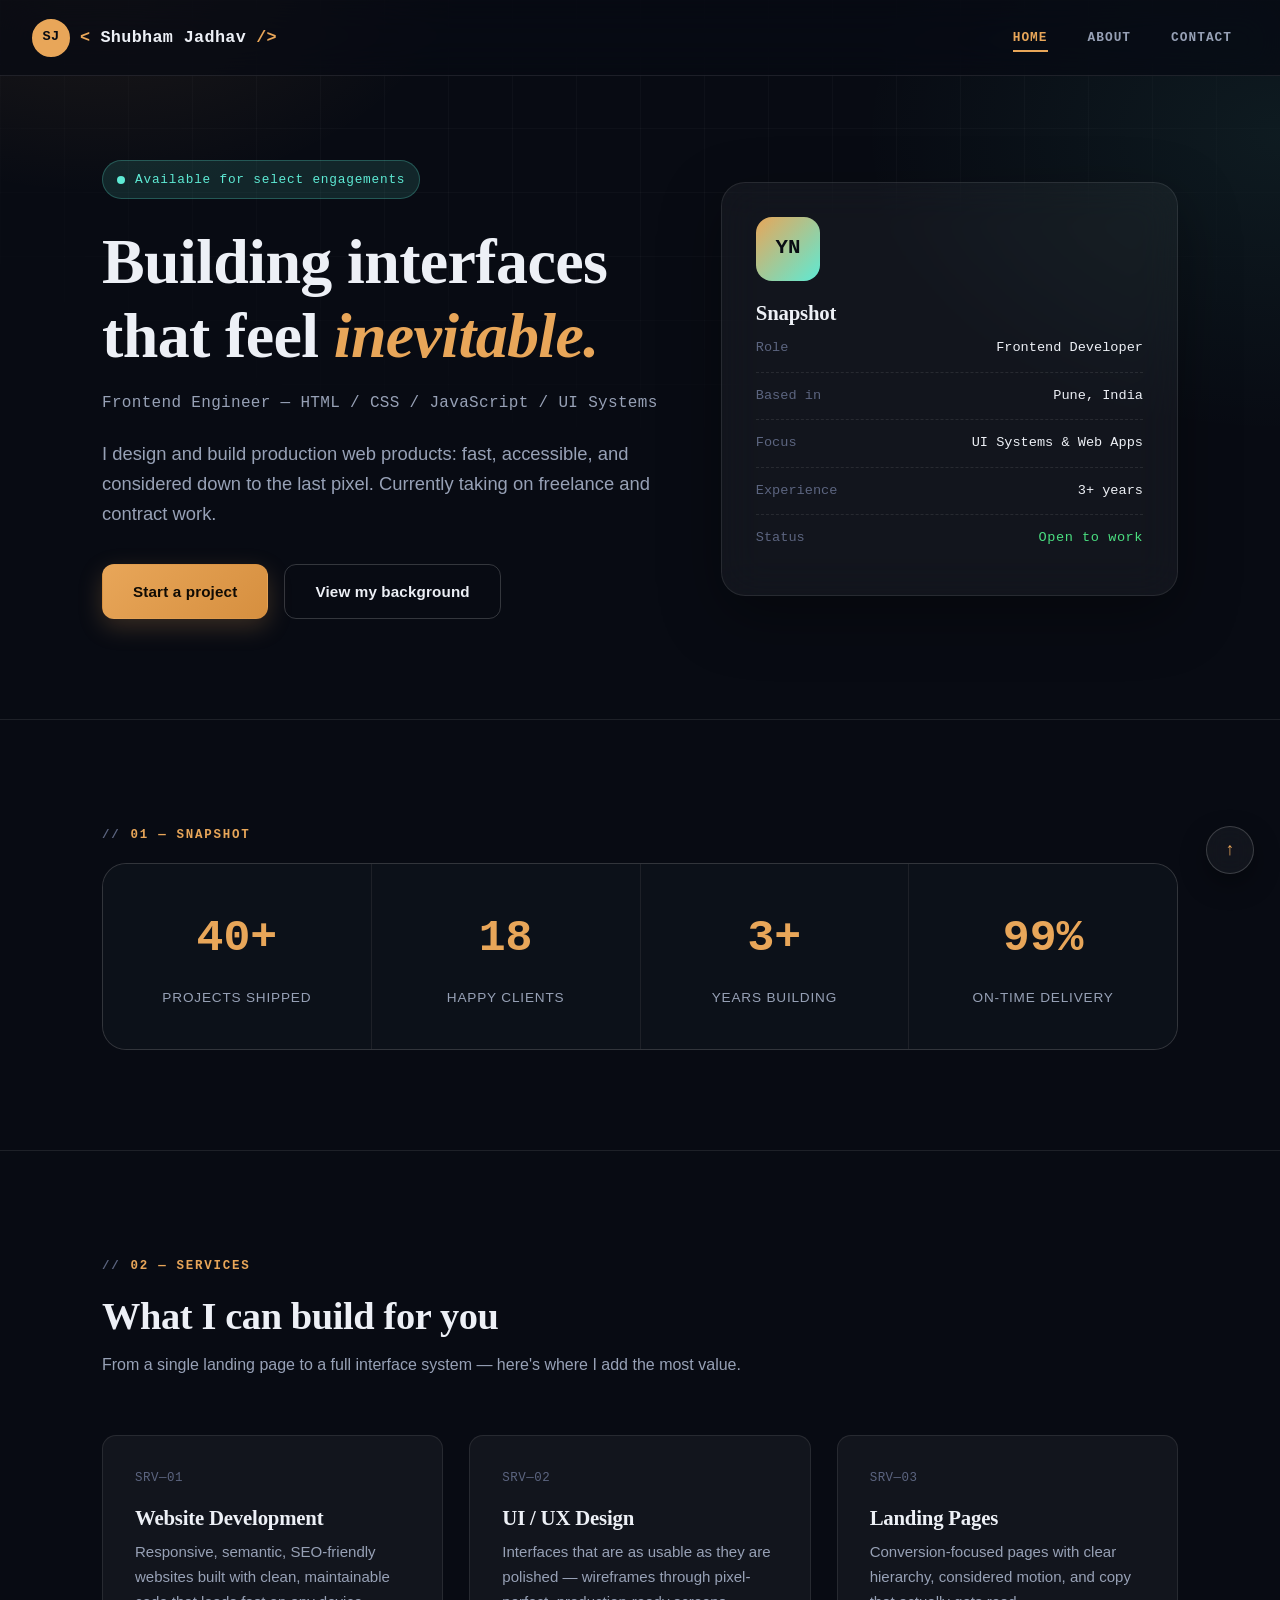
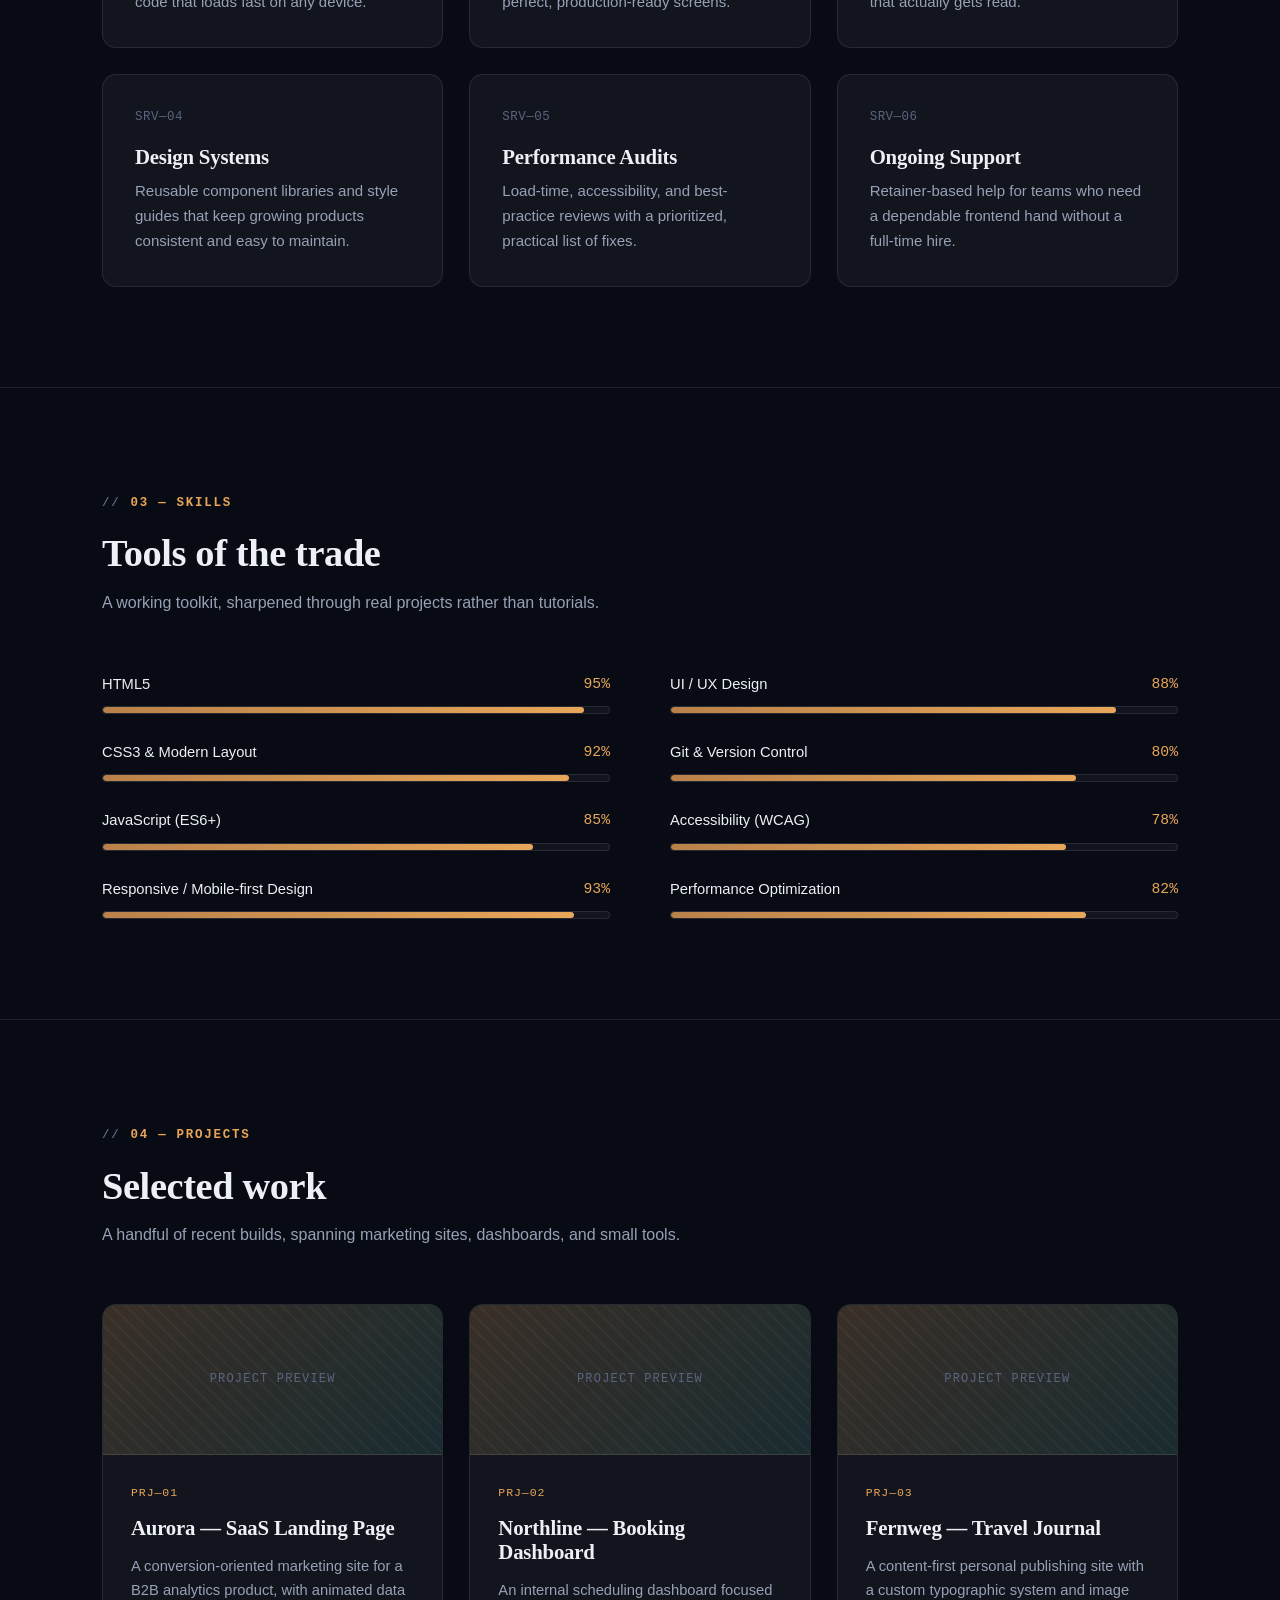
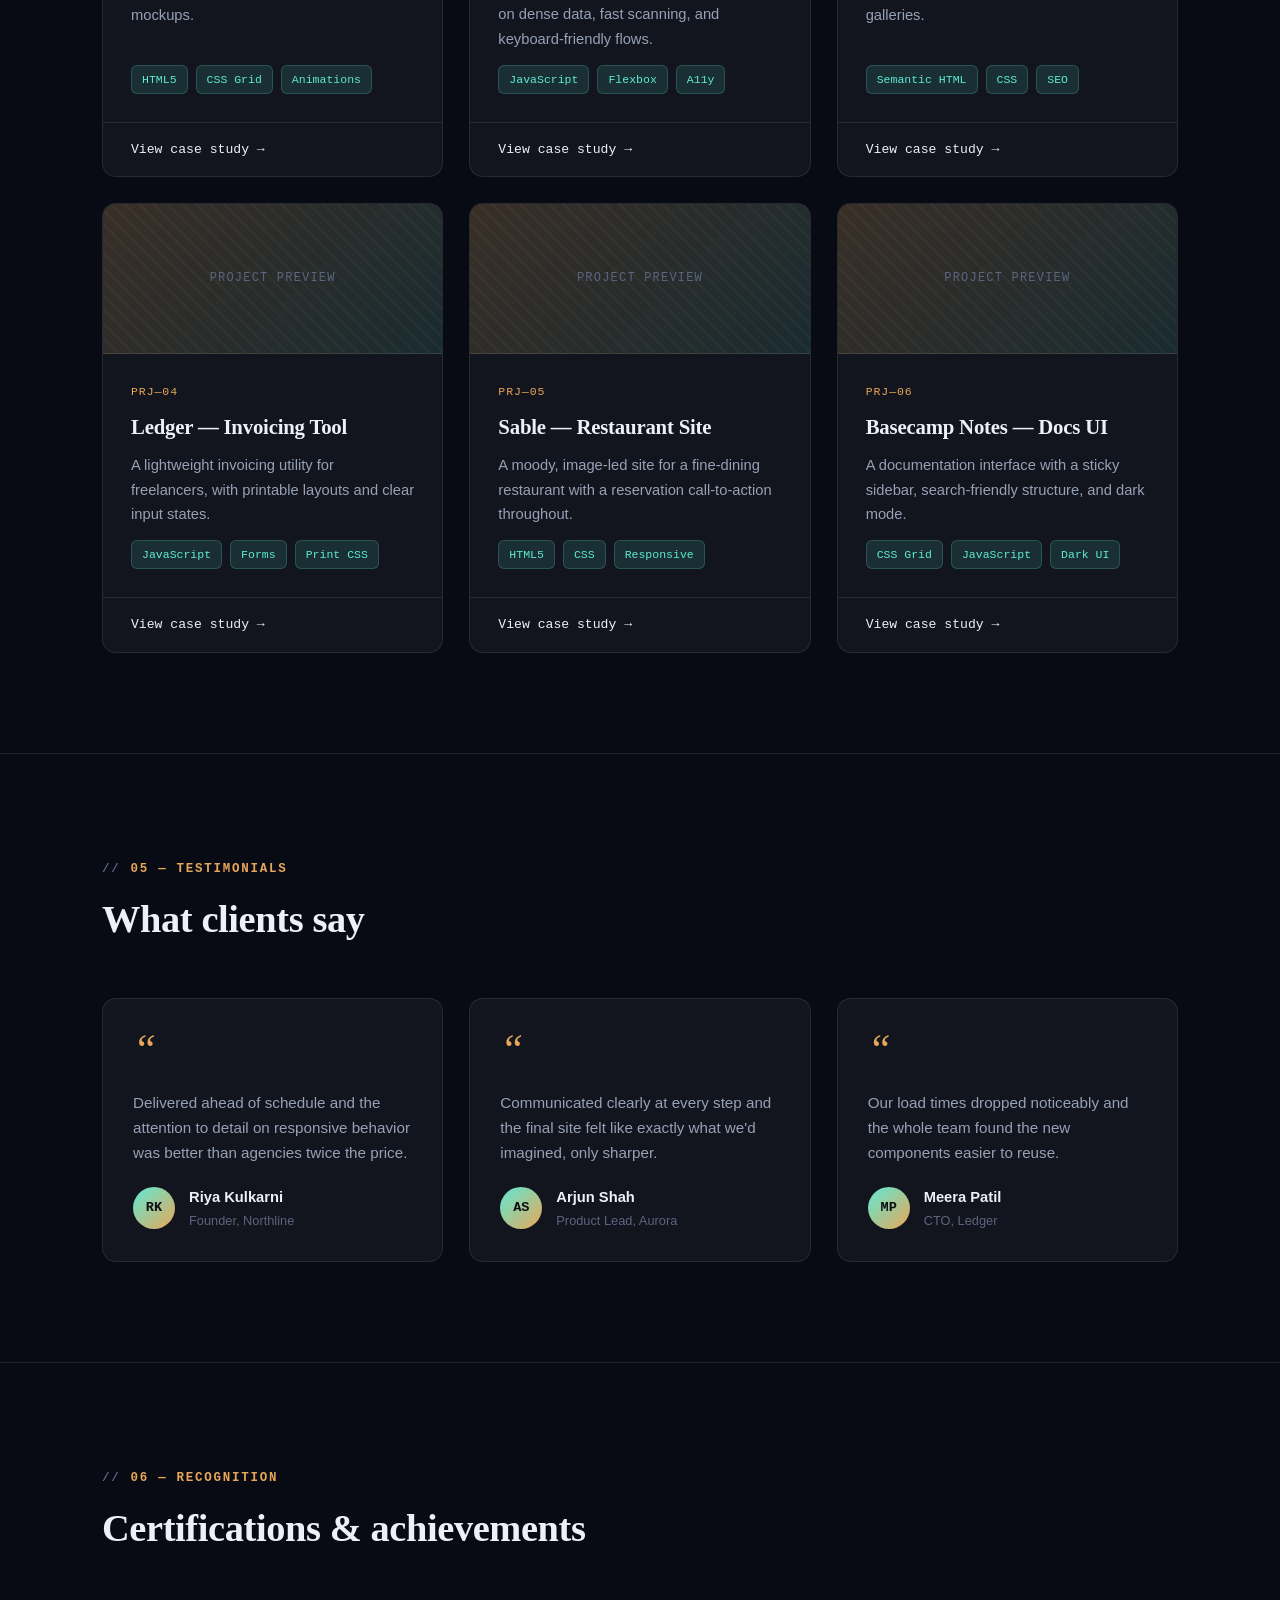
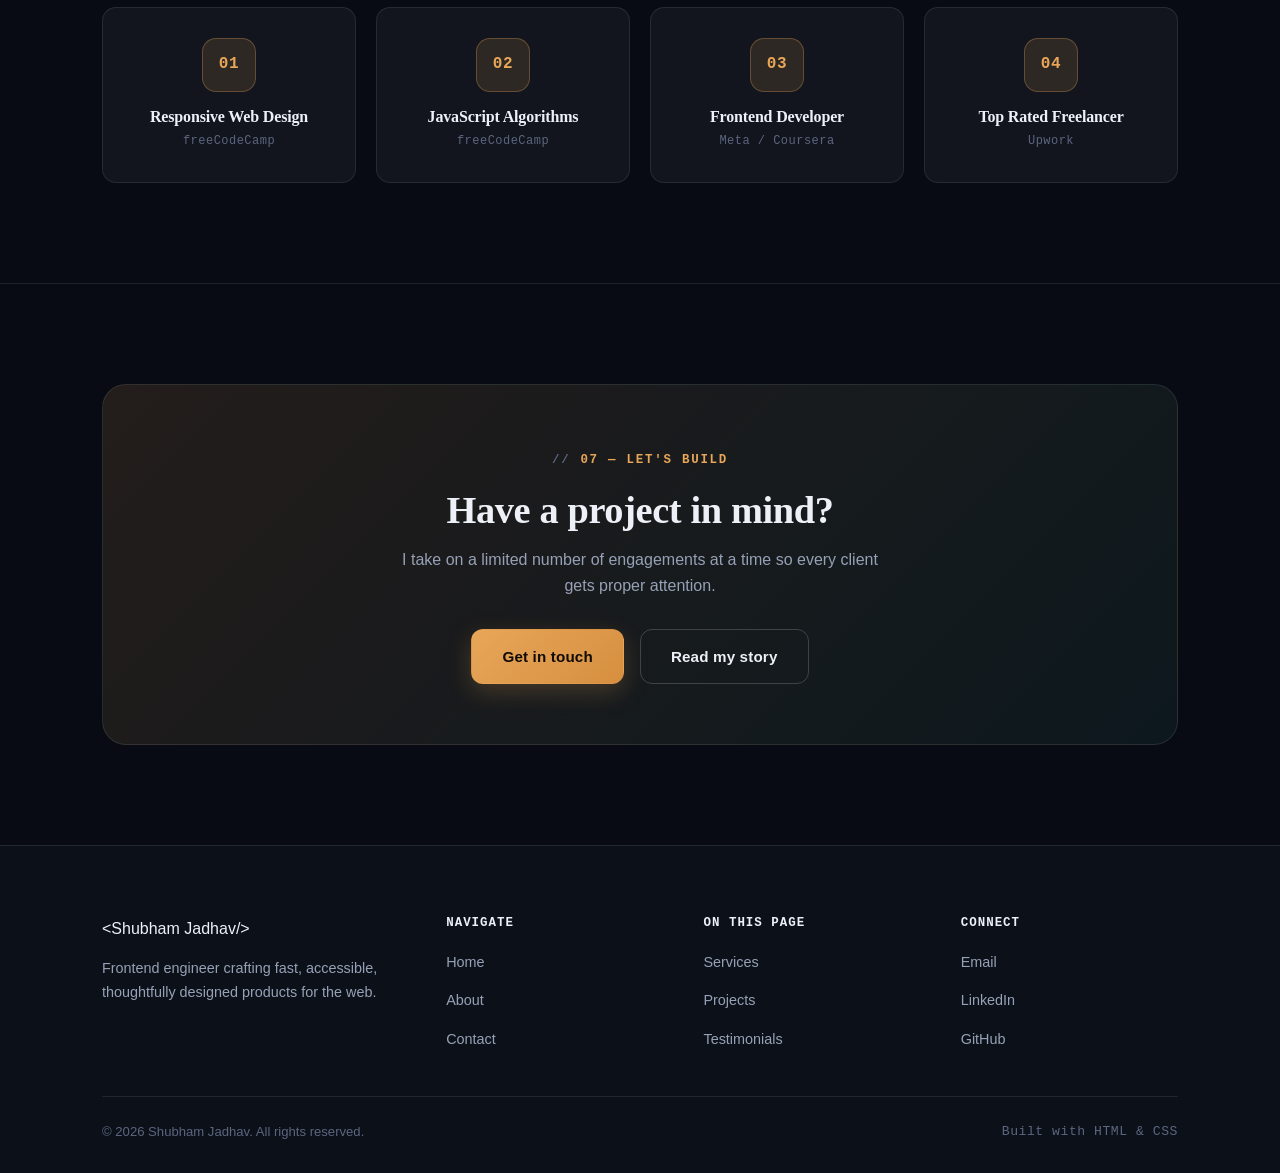
==== commit aba4e444: "Add profile-avatar inside the navbar" ====
--- a/index.html
+++ b/index.html
@@ -17,12 +17,20 @@
 
 <!-- ===== Navigation ===== -->
 <nav class="navbar" aria-label="Primary">
-  <a href="index.html" class="logo"><span class="bracket">&lt;</span>Shubham Jadhav<span class="bracket">/&gt;</span></a>
+
+  <a href="index.html" class="logo">
+    <div class="profile-avatar">SJ</div>
+    <span class="bracket">&lt;</span>
+    Shubham Jadhav
+    <span class="bracket">/&gt;</span>
+  </a>
+
   <ul>
     <li><a href="index.html" class="active" aria-current="page">Home</a></li>
     <li><a href="about.html">About</a></li>
     <li><a href="contact.html">Contact</a></li>
   </ul>
+
 </nav>
 
 <main id="main">
--- a/style.css
+++ b/style.css
@@ -177,6 +177,7 @@
   display: flex;
   align-items: center;
   justify-content: space-between;
+  padding: 0 50px;
   padding: 0 32px;
   background: rgba(8, 11, 19, 0.72);
   backdrop-filter: blur(18px) saturate(140%);
@@ -185,12 +186,38 @@
 }
 
 .navbar .logo {
+  display: flex;
+  align-items: center;
+  gap: 10px;
+  flex-shrink: 0;
   font-family: var(--font-mono);
   font-size: 1.05rem;
   font-weight: 700;
   letter-spacing: 0.02em;
   color: var(--text);
 }
+
+/* Profile Avatar */
+.navbar .logo .profile-avatar {
+  width: 38px;
+  height: 38px;
+
+  display: flex;
+  align-items: center;
+  justify-content: center;
+
+  flex-shrink: 0;
+
+  border-radius: 50%;
+  background: var(--copper);
+  color: #080b13;
+
+  font-family: var(--font-mono);
+  font-size: 0.85rem;
+  font-weight: 700;
+
+  border: 2px solid var(--copper);
+}
 .navbar .logo .bracket { color: var(--copper); }
 
 .navbar ul {
@@ -198,6 +225,7 @@
   display: flex;
   align-items: center;
   gap: 8px;
+  margin-left: auto;
 }
 
 .navbar ul li a {
@@ -966,5 +994,9 @@
 @media (max-width: 480px) {
   .footer-grid { grid-template-columns: 1fr; }
   .navbar .logo { font-size: 0.9rem; }
+  .navbar .logo .profile-avatar {
+  width: 30px;
+  height: 30px;
+}
   .scroll-top { width: 42px; height: 42px; right: 16px; bottom: 16px; }
 }
